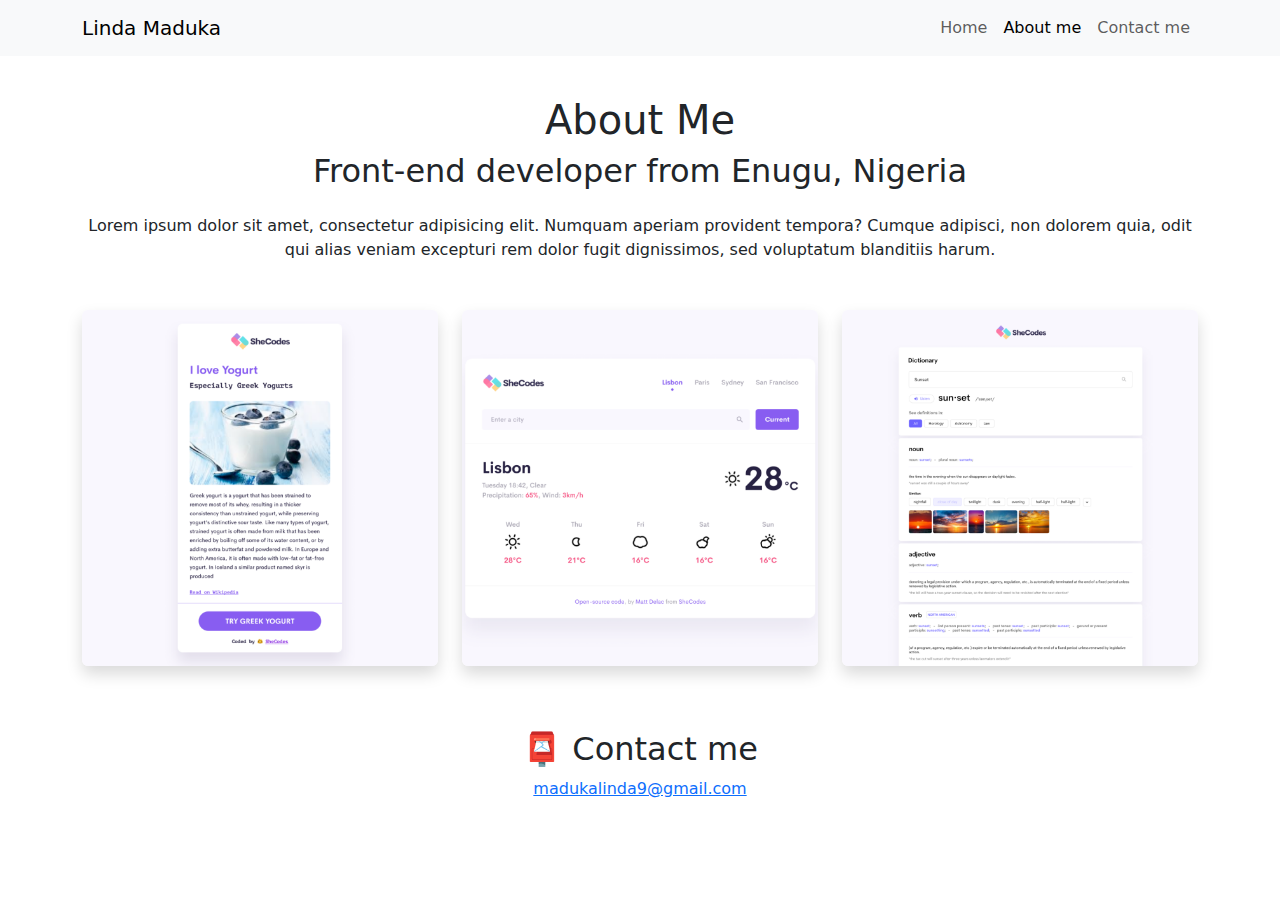
==== about.html @ 1bbe4f2a "Added css styling" ====
<!DOCTYPE html>
<html lang="en">
  <head>
    <meta charset="UTF-8" />
    <meta http-equiv="X-UA-Compatible" content="IE=edge" />
    <meta name="viewport" content="width=device-width, initial-scale=1.0" />
    <meta
      name="description"
      content="Learn more about Linda Maduka, a front-end developer from Enugu, Nigeria, specializing in modern web technologies."
    />
    <meta
      name="keywords"
      content="Linda Maduka, Front-end Developer, Web Developer, Nigeria, Enugu, HTML, CSS, JavaScript"
    />
    <link
      href="https://cdn.jsdelivr.net/npm/bootstrap@5.3.3/dist/css/bootstrap.min.css"
      rel="stylesheet"
      integrity="sha384-QWTKZyjpPEjISv5WaRU9OFeRpok6YctnYmDr5pNlyT2bRjXh0JMhjY6hW+ALEwIH"
      crossorigin="anonymous"
    />
    <script
      src="https://cdn.jsdelivr.net/npm/bootstrap@5.3.3/dist/js/bootstrap.bundle.min.js"
      integrity="sha384-YvpcrYf0tY3lHB60NNkmXc5s9fDVZLESaAA55NDzOxhy9GkcIdslK1eN7N6jIeHz"
      crossorigin="anonymous"
    ></script>
    <link rel="stylesheet" href="style/portf">
    <title>About Linda Maduka</title>
  </head>
  <body>
    <nav class="navbar navbar-expand-lg navbar-light bg-light fixed-top">
      <div class="container">
        <a class="navbar-brand" href="index.html">Linda Maduka</a>
        <button
          class="navbar-toggler"
          type="button"
          data-bs-toggle="collapse"
          data-bs-target="#navbarNav"
          aria-controls="navbarNav"
          aria-expanded="false"
          aria-label="Toggle navigation"
        >
          <span class="navbar-toggler-icon"></span>
        </button>
        <div class="collapse navbar-collapse" id="navbarNav">
          <ul class="navbar-nav ms-auto">
            <li class="nav-item">
              <a class="nav-link" aria-current="page" href="index.html">Home</a>
            </li>
            <li class="nav-item">
              <a class="nav-link active" href="about.html">About me</a>
            </li>
            <li class="nav-item">
              <a class="nav-link" href="about.html#contact">Contact me</a>
            </li>
          </ul>
        </div>
      </div>
    </nav>

    <div class="container mt-5 pt-5">
      <h1 class="text-center">About Me</h1>
      <h2 class="text-center">Front-end developer from Enugu, Nigeria</h2>
      <div class="about-paragraphs text-center mt-4">
        <p>
          Lorem ipsum dolor sit amet, consectetur adipisicing elit. Numquam
          aperiam provident tempora? Cumque adipisci, non dolorem quia, odit qui
          alias veniam excepturi rem dolor fugit dignissimos, sed voluptatum
          blanditiis harum.
        </p>
      </div>

      <div class="row mt-5 text-center">
        <div class="col-12 col-sm-4 mb-3">
          <img
            src="images/yogurt (1).png"
            class="img-fluid shadow rounded"
            alt="Yoga app"
          />
        </div>
        <div class="col-12 col-sm-4 mb-3">
          <img
            src="images/weather (1).png"
            class="img-fluid shadow rounded"
            alt="Weather app"
          />
        </div>
        <div class="col-12 col-sm-4 mb-3">
          <img
            src="images/dictionary.png"
            class="img-fluid shadow rounded"
            alt="Yogurt app"
          />
        </div>
      </div>
    </div>

    <div id="contact" class="container mt-5">
      <h2 class="text-center">📮 Contact me</h2>
      <div class="text-center">
        <a href="mailto:madukalinda9@gmail.com" class="email-link"
          >madukalinda9@gmail.com</a
        >
      </div>
    </div>
  </body>
</html>
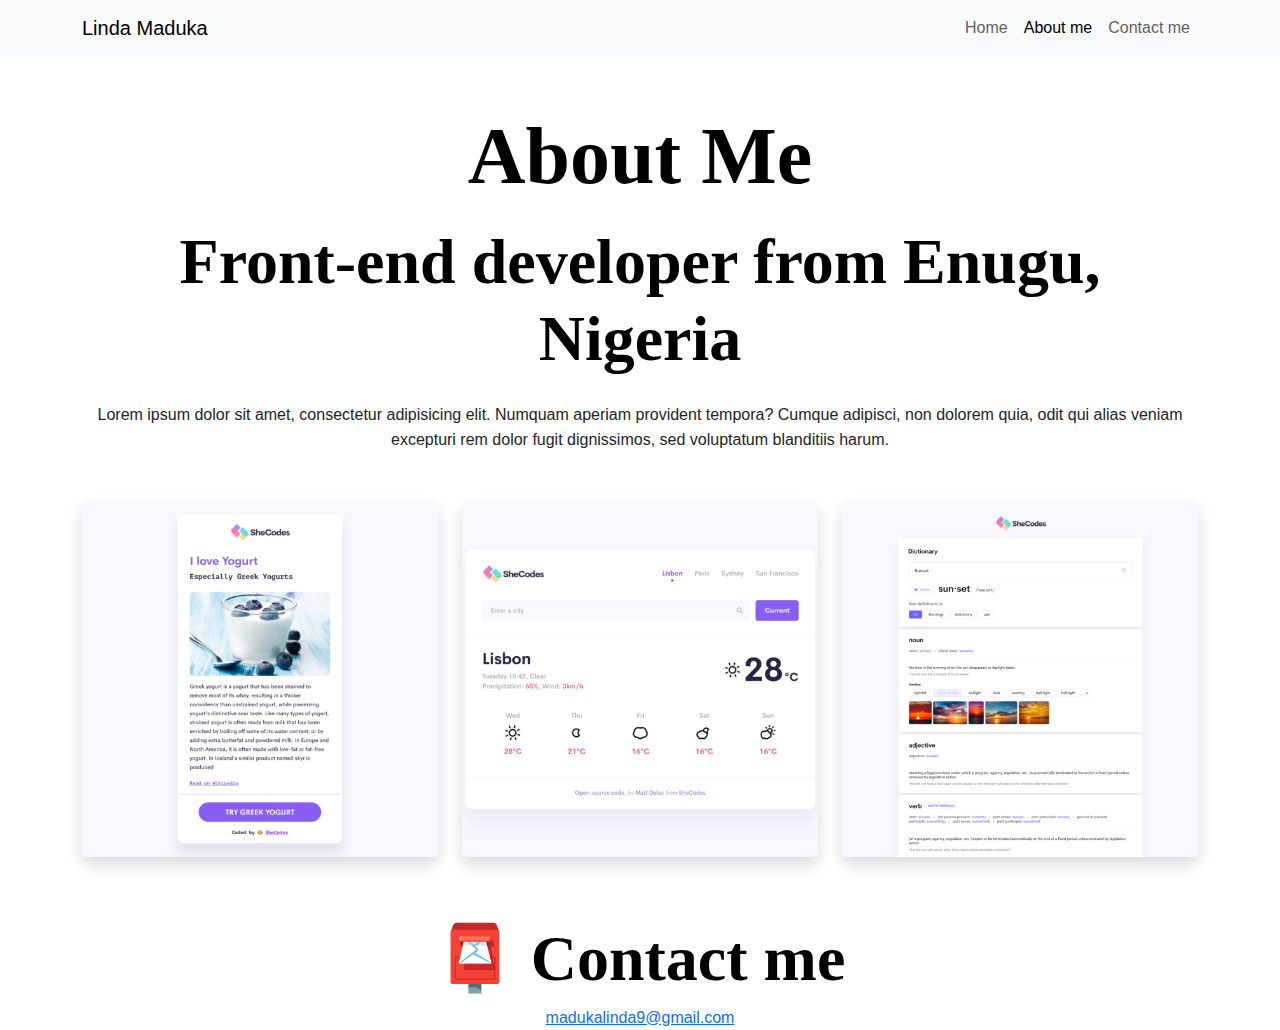
==== commit 0d7029c2: "Made changes to html and css" ====
--- a/about.html
+++ b/about.html
@@ -23,7 +23,7 @@
       integrity="sha384-YvpcrYf0tY3lHB60NNkmXc5s9fDVZLESaAA55NDzOxhy9GkcIdslK1eN7N6jIeHz"
       crossorigin="anonymous"
     ></script>
-    <link rel="stylesheet" href="style/portf">
+    <link rel="stylesheet" href="style/portfolio.css" />
     <title>About Linda Maduka</title>
   </head>
   <body>
--- a/style/portfolio.css
+++ b/style/portfolio.css
@@ -0,0 +1,98 @@
+:root {
+  --branding-color: #6c63ff;
+  --secondary-color: #f9f7fe;
+  --heading-font-family: "Playfair Display", serif;
+  --default-font-family: "Poppins", sans-serif;
+}
+
+body {
+  font-family: var(--default-font-family);
+}
+
+h1,
+h2,
+h3,
+h4,
+h5,
+h6 {
+  color: black;
+  font-family: var(--heading-font-family);
+  font-weight: bold;
+}
+
+h1 {
+  font-size: 80px;
+  line-height: 1.5;
+}
+
+h2 {
+  font-size: 64px;
+}
+
+p {
+  font-weight: normal;
+  font-size: 16px;
+  line-height: 1.6;
+}
+
+.hero {
+  background: var(--secondary-color);
+  text-align: center;
+  padding: 160px 20px;
+}
+
+.hero p {
+  font-size: 36px;
+  font-weight: bold;
+  margin: 0;
+  color: #272142;
+}
+
+.hero h2 {
+  font-family: var(--heading-font-family);
+  font-weight: normal;
+  line-height: 1.5;
+  font-size: 24px;
+}
+
+.btn-branding {
+  background: var(--branding-color);
+  border-radius: 4px;
+  color: white;
+  font-size: 18px;
+  line-height: 27px;
+  padding: 15px 30px;
+}
+
+.btn-branding-outline {
+  color: var(--branding-color);
+  border: 1px solid var(--branding-color);
+  border-radius: 4px;
+  font-size: 18px;
+  line-height: 27px;
+  padding: 15px 30px;
+}
+
+.project-desciption {
+  padding: 120px 60px;
+}
+
+@media (max-width: 900px) {
+  h1 {
+    font-size: 44px;
+    line-height: 2;
+  }
+
+  h2 {
+    font-size: 44px;
+  }
+
+  .hero {
+    padding: 80px 20px;
+  }
+
+  .project-desciption {
+    padding: 0;
+    text-align: center;
+  }
+}
